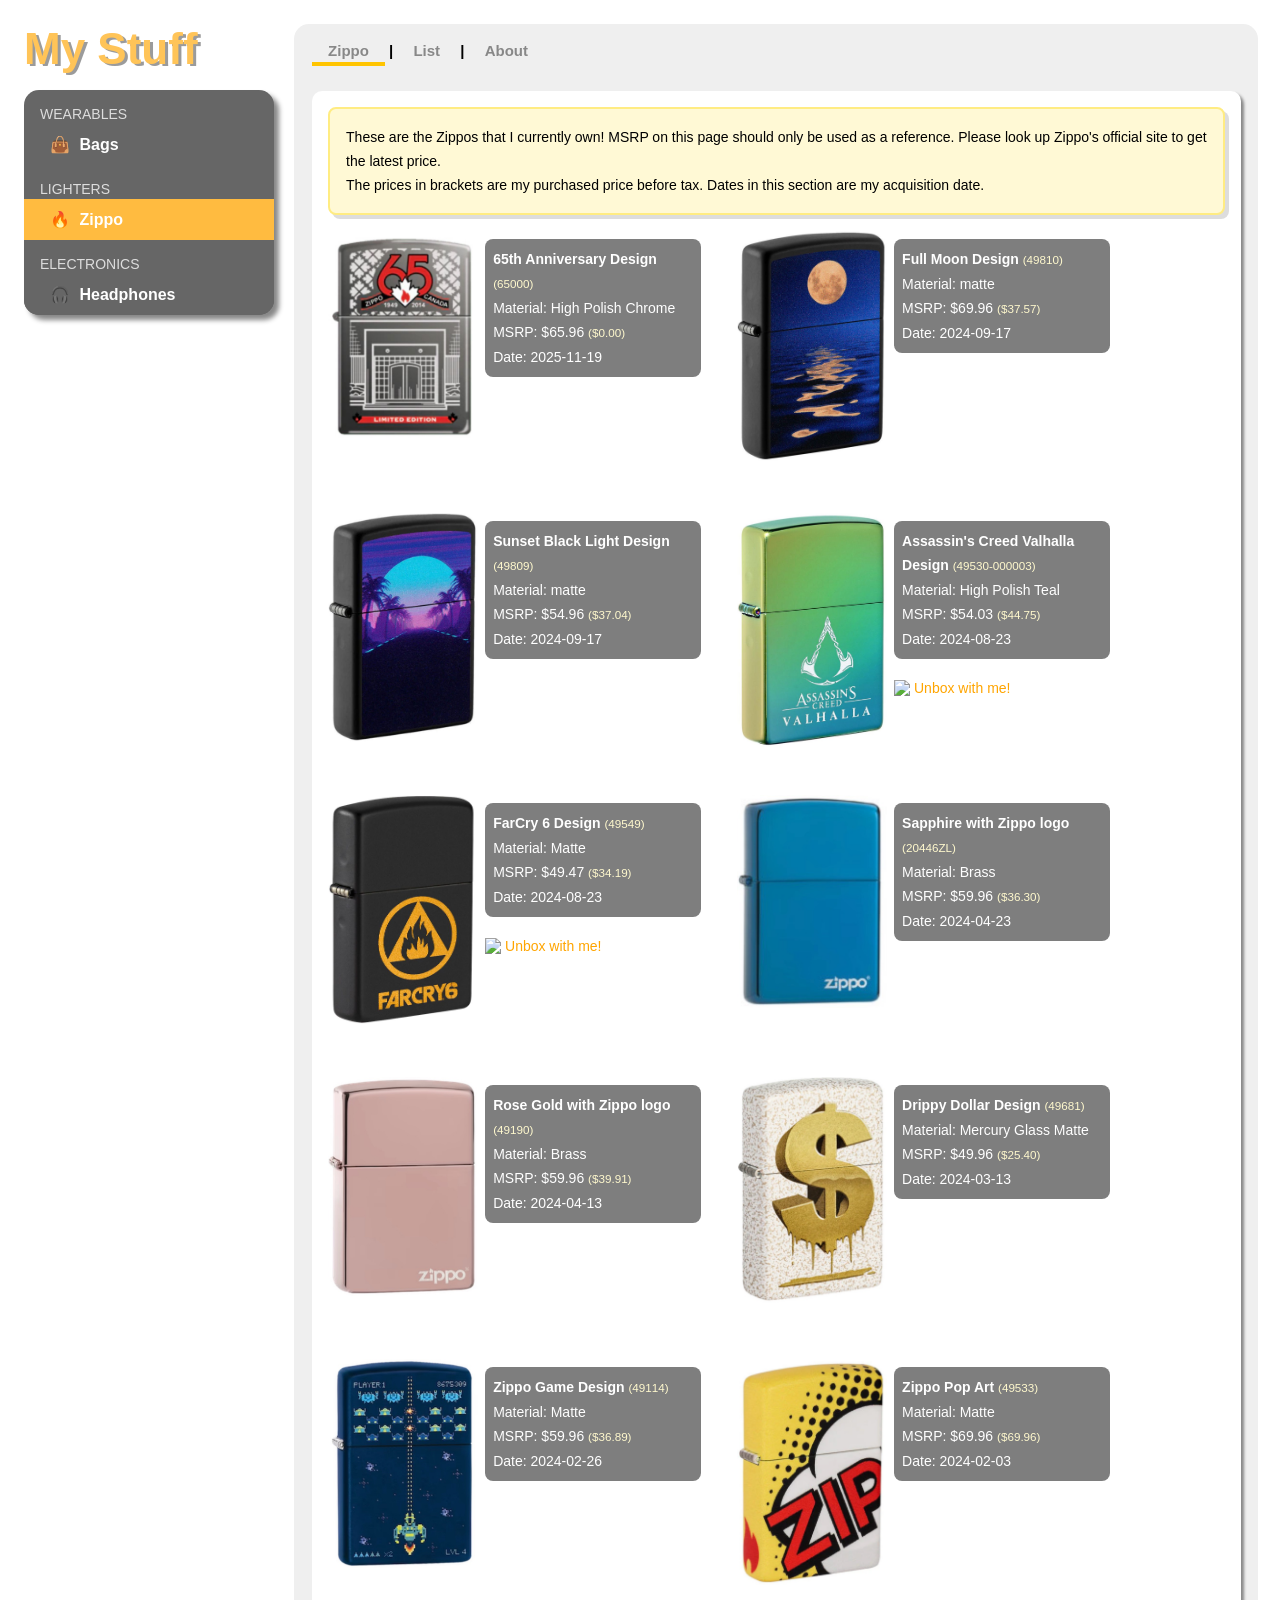
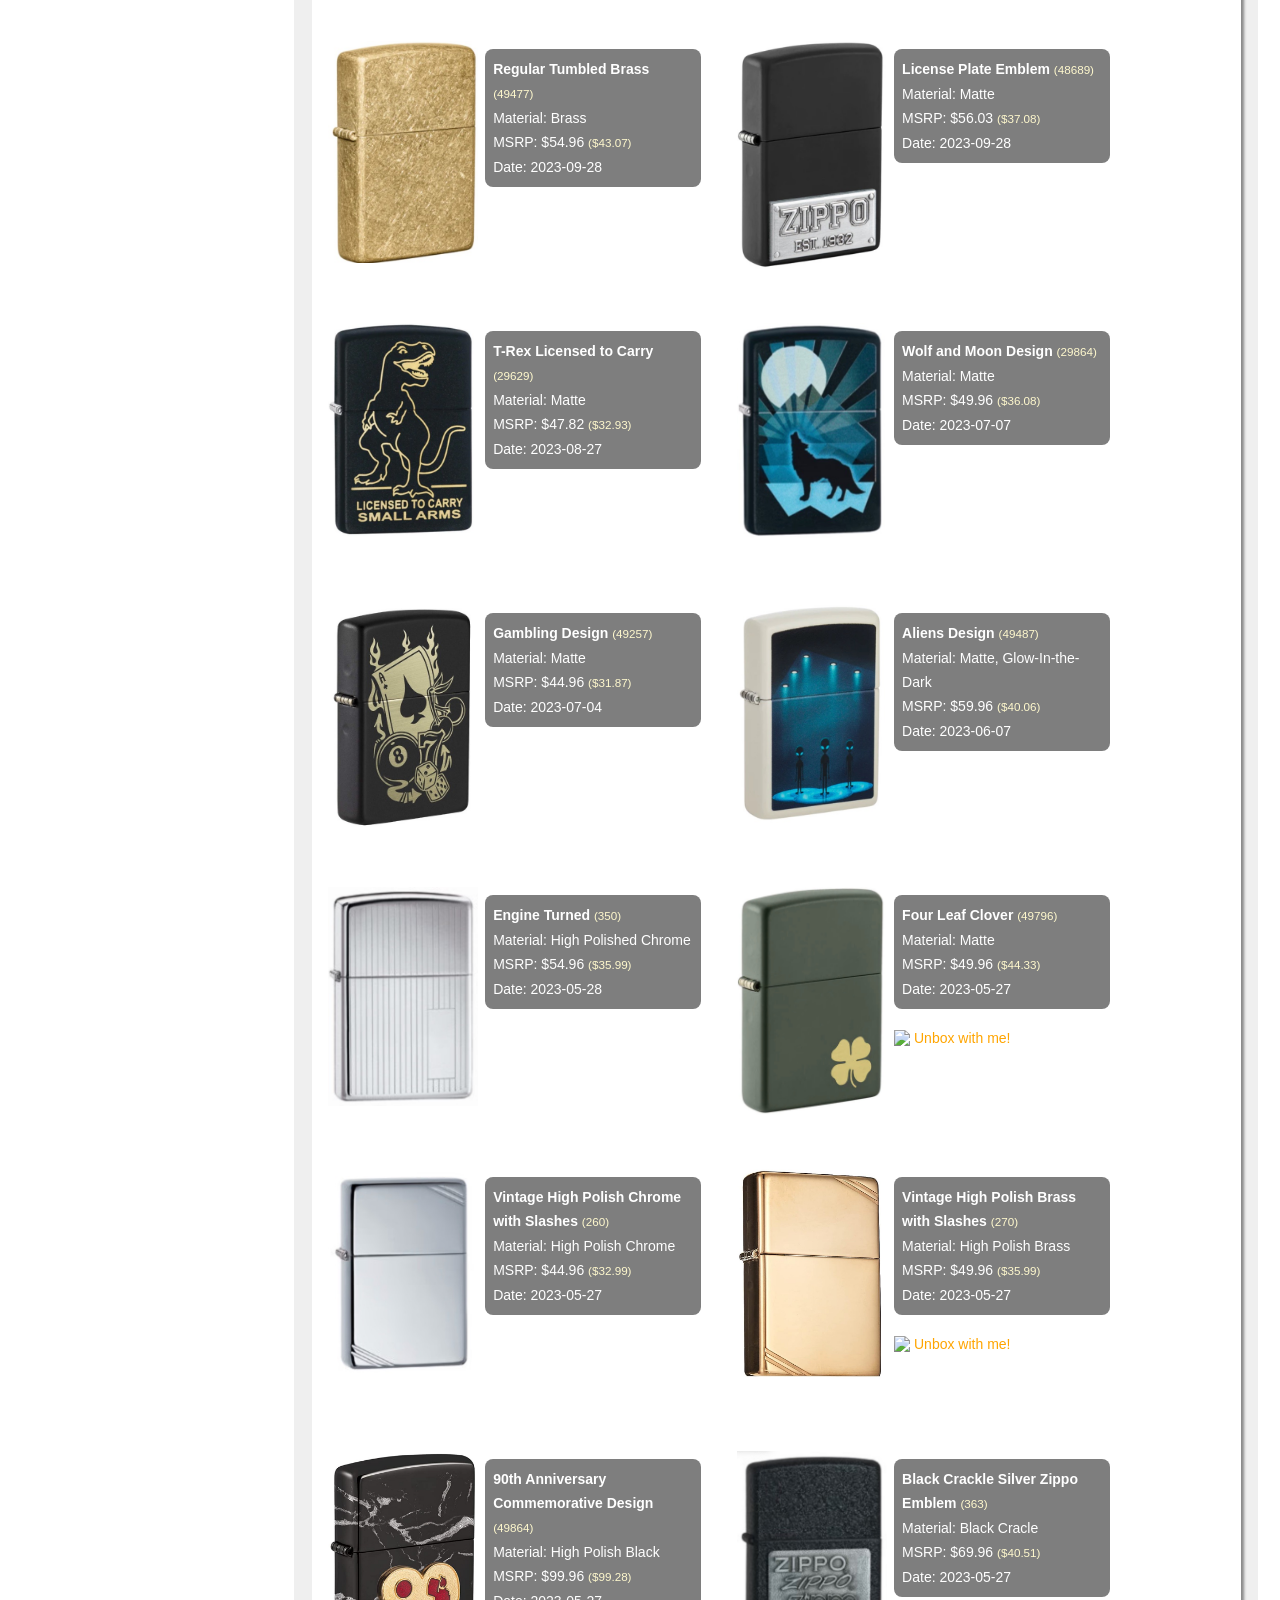
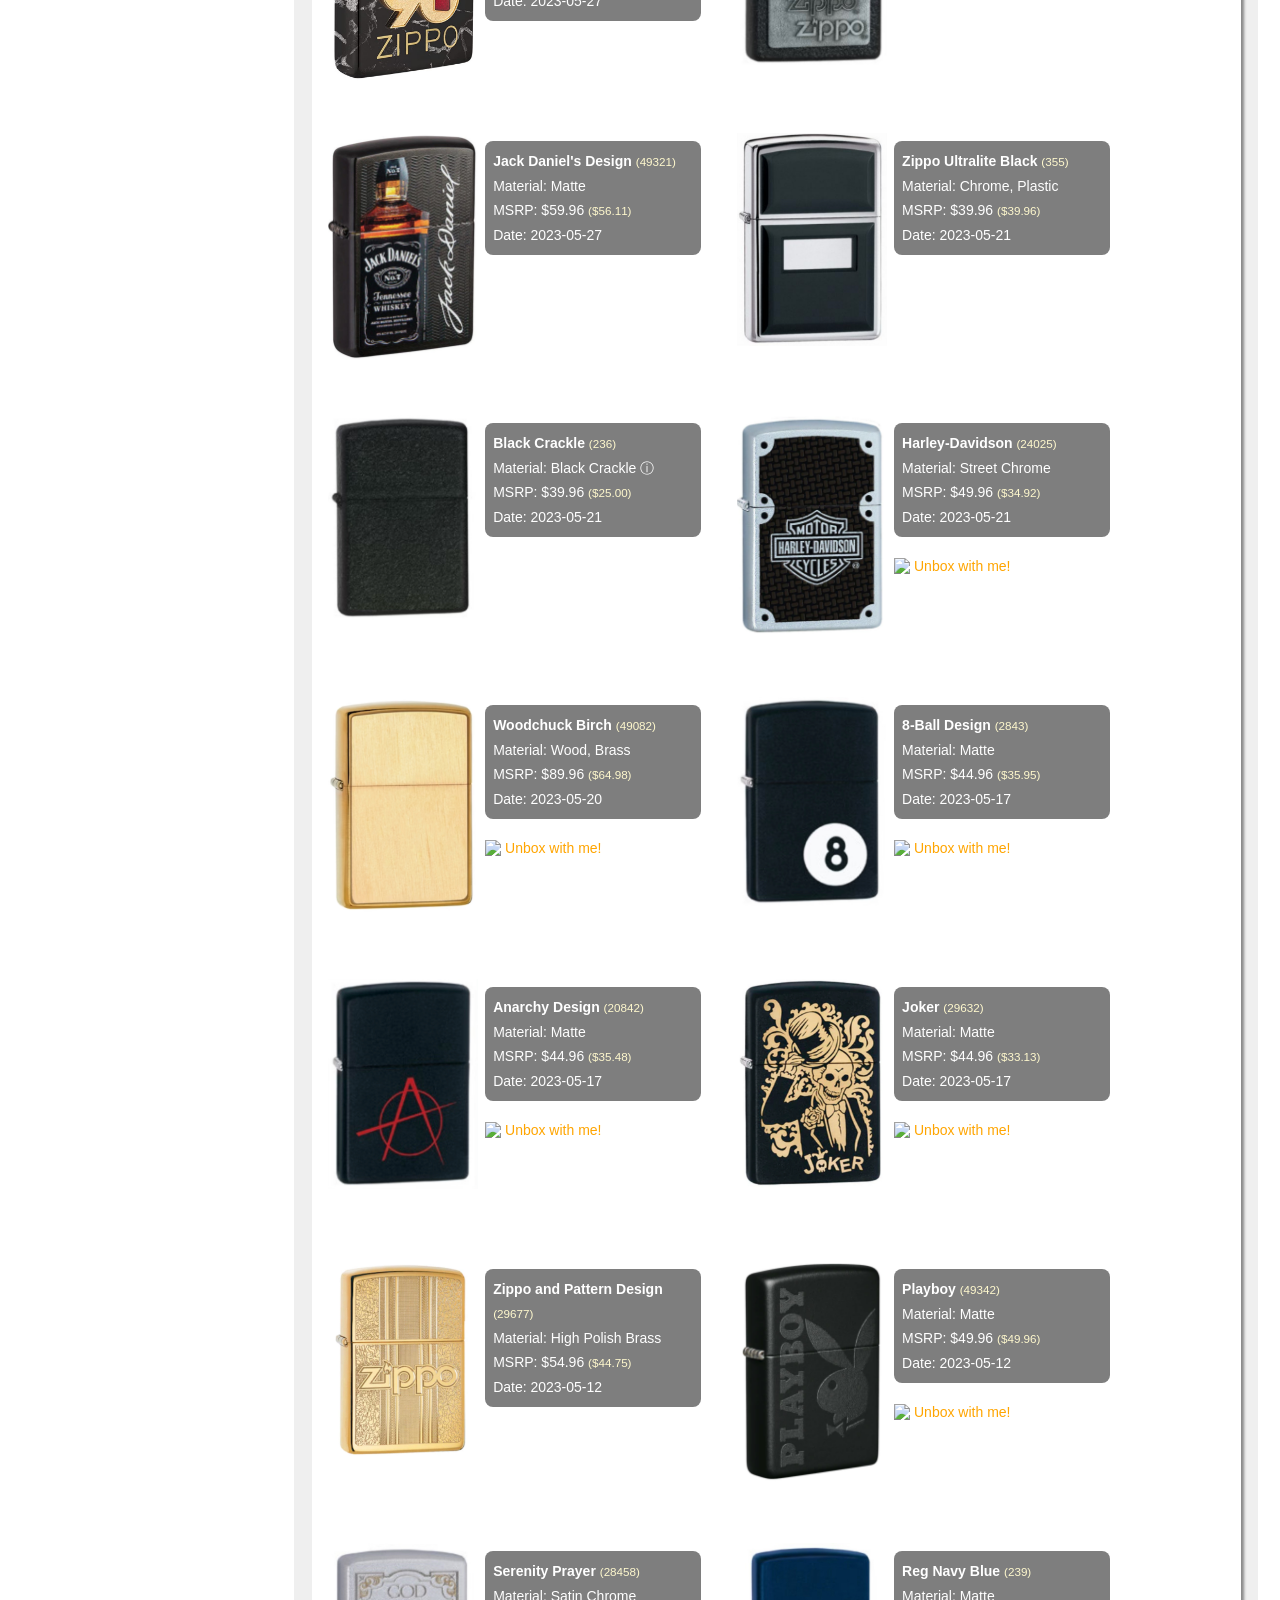
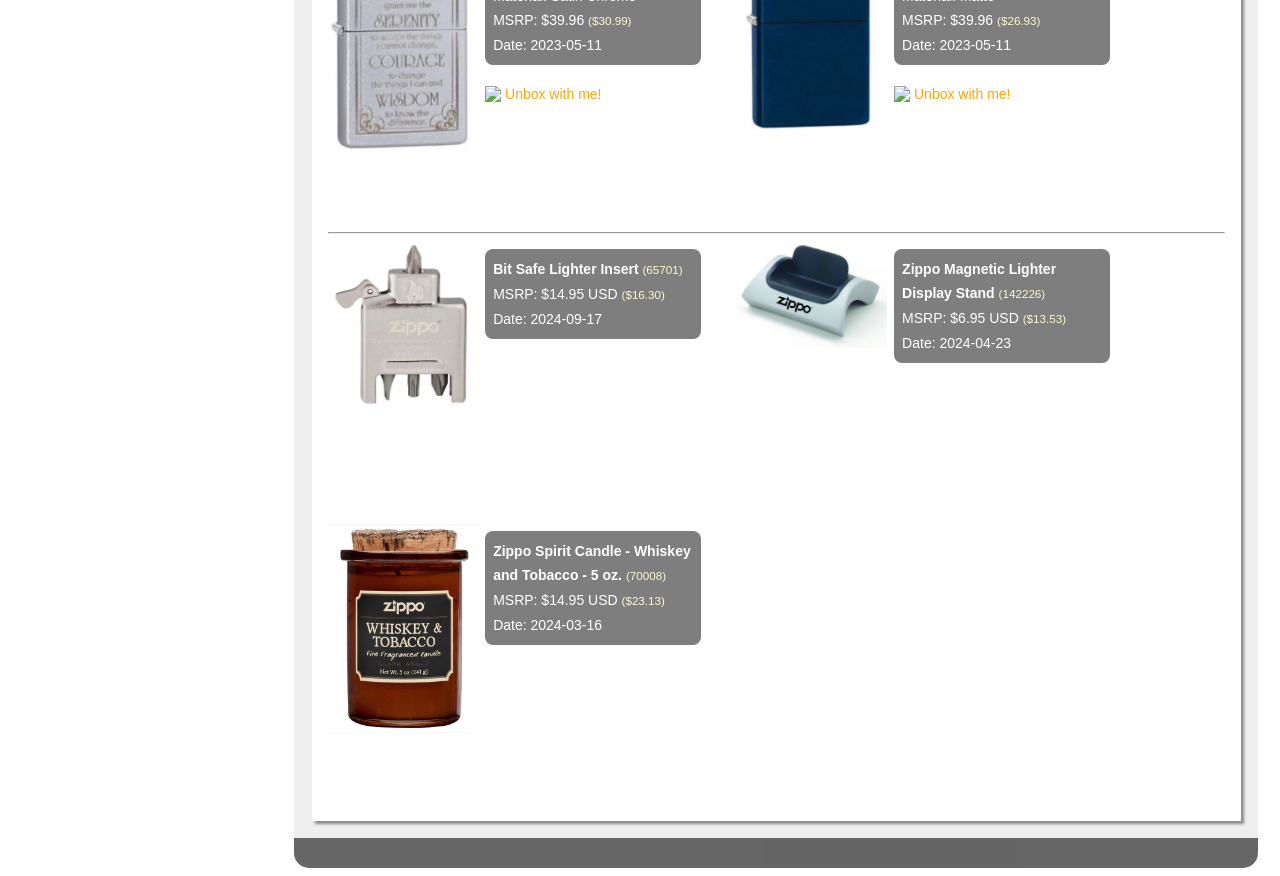
==== html/zippo/index.html @ 339ed5f6 "add pages" ====
<!DOCTYPE html>
<html lang="en">
<head>
    <meta charset="UTF-8">
    <meta name="viewport" content="width=device-width, initial-scale=1.0">
	<meta http-equiv="X-UA-Compatible" content="ie=edge">
	<link rel="icon" type="image/png" href="../../img/icon.jpg"/>
    <title>Zippo</title>
    <link rel="stylesheet" href="../../css/animation.css">
    <link rel="stylesheet" href="../../css/style.css">
    <link rel="stylesheet" href="../../css/font-color.css">
    <link rel="stylesheet" href="../../css/box.css">
    <link rel="stylesheet" href="../../css/nav.css">
    <link rel="stylesheet" href="../../css/desktop-nav.css">
    <link rel="stylesheet" href="../../css/zippo.css">
	<script src="../../lib/jquery-3.5.1.min.js"></script>
	<script src="../../js/script.js"></script>
</head>
<body>
	<header><!-- jQuery generated --></header>

	<section id="mainContent">
        <div id="main">
			<div class="submenu">
				<span>Zippo</span> |
				<a href="list">List</a> |
				<a href="about">About</a> 
			</div>
	
	
			<section class="box">
                <div class="box-content">
                    <div class="well well-info">
                        These are the Zippos that I currently own! 

                        MSRP on this page should only be used as a reference. 
                        Please look up Zippo's official site to get the latest price. 
                        <br>
                        The prices in brackets are my purchased price before tax. 
                        Dates in this section are my acquisition date.
                    </div>
                    <div id="list"></div>
                    <hr>
                    <div id="nonlighters"></div>
                </div>
            </section>

		</div>
	
		<footer><!-- jQuery generated --></footer>
	</section>

	
</body>
</html>

<script>
(function () {

    $.getJSON('../../data/zippo/zippos.json', function (zippos) {
        zippos = zippos.filter(z => z.name && z.purchasedPrice);

        let html = '';
        zippos.map(zippo => { 
            html += getZippoHtml(zippo);
        });

        $('#list').append(html);
    });

    $.getJSON('../../data/zippo/others.json', function (zippoItems) {
        let html = '';
        zippoItems.map(zippo => { 
            html += getZippoHtml(zippo);
        });
        $('#nonlighters').append(html);
    });


    function getYouTubeLink(youtubeId) { 
        return `
            <span class="center" style="display: inline-block; ">
                <a href="https://youtu.be/${youtubeId}" target="_blank"> 
                    <img class="logo verticalMiddle" src="../../data/logo/play.png"  width="30"/>
                    <span class="verticalMiddle">Unbox with me!</span>
                </a>
            </span>
            <br>
        `;
    }

    function getZippoHtml(zippo) { 

        const youtubeLink = zippo.youtubeId ? getYouTubeLink(zippo.youtubeId) : ``;
        const amazonLink = zippo.amazon ? getAmazonLink("", zippo.amazon) : '';

        const materialHtml = zippo.material
            ? `<span>Material: ${zippo.material}</span><br>`
            : '';

        html = `
            <span class="zippo">
                <span class="imageblock">
                    <image src="../../data/zippo/${zippo.code}.jpeg" width="150"/>
                    <!--<div class="center">
                        ${amazonLink}
                    </div>-->
                </span> 
                <span class="description"> 
                    <span class="infoblock">
                        <span>
                            <strong>${zippo.name}</strong>
                            <span class="modelno">(${zippo.code})</span>
                        </span>
                        <br>
                        ${materialHtml}
                        <span>
                            <span>MSRP: $${zippo.listPrice}</span>
                            <span class="modelno">(${readablePrice(zippo.purchasedPrice)})</span>
                        </span>
                        <br>
                        <span>
                            <span>Date: ${zippo.acquisition_date}</span>
                        </span>
                        
                        <br>
                        <span>
                        </span>
                    </span>
                    ${youtubeLink}
                    <span class="center" style="display: inline-block; margin-top: .5rem; ">
                        ${amazonLink}
                    </span>
                </span>  
            </span>`;
        return html;
    }


})();
</script>
---- css/animation.css ----
@keyframes fadeIn {
    0% {
      opacity: 0;
    }
    100% {
      visibility: visible;
      opacity: 1;
    }
}
@keyframes fadeOut {
  0% {
    opacity: 1;
  }
  100% {
    visibility: hidden;
    display: none;
    opacity: 0;
  }
}





@keyframes changeColor {
  0%   {color: black;}
  10%   {color: red;}
  50%  {color: gold;}
  80%  {color: blue;}
  100% {color: green;}
}

@keyframes move {
  0%   {margin-left:0px; margin-top:0px;}
  25%  {margin-left:50%; top:0px;}
  75%  {margin-left:0px; top:200px;}
  50%  {margin-left:-50%; top:0;}
}

@keyframes spin {
  from {
      transform:rotate(0deg);
  }
  to {
      transform:rotate(360deg);
  }
}
---- css/style.css ----
html { 
    font-size: 16px;

}
body { 
    /* font-family: Candara, Arial, Sans-Serif; */
    max-width: 1080px;
	font-family: Verdana, Geneva, Tahoma, sans-serif !important;
}

header h1 {
    color: orange;
    opacity: 0.65;
    font-weight: bold;
    text-shadow: 3px 2px #666;
    font-size: 44px;
    margin: 1rem 0;
}


footer {
    text-align: center;
    background-color: black;
    padding: .5rem;
    border-radius: 0 0 15px 15px;
    opacity: 0.6;
    color: white;
    font-size: 12px;
}

div#main {
    background-color: #efefef;
    border-radius: 15px 15px 0 0;
    
    
    margin-top: 1rem;
    padding: .1rem;
    
    margin-bottom: 0;
    
    display: block;

}


.active-content { 
    display: block;
}


h1 { 
    font-weight: bold; 
}

a { 
    text-decoration: none;
    color: orange;
}


#filter { 
    margin: 1rem;
}

#filter input { 
    width: calc(100% - 1rem);
    font-size: 1rem;
    padding: .5rem;
    border-radius: 4px;
    border: 1px solid #aaa;
    box-shadow: 2px 2px 2px #aaa;
}

#filter input :focus {
    border: 1px solid gold;
}


a.button { 
    background: orange;
    padding: 1px 3px;
    border-radius: 2px;
    font-weight: bold;
    color: white;
    cursor: pointer;
}

a.button.disabled { 
    background: grey;
    padding: 1px 3px;
    opacity: 5;
    font-weight: bold;
    color: white;
    cursor:text;
}


.hide { 
    display: none;
}

.mobile { 
    display: none;
}

ul#quotes, 
ul#notes {
    margin: 0;
    padding: 0 1rem; 
}


ul>li{ 
    list-style-type: square;
    padding: .2rem 0;
}



table td, table th { 
    vertical-align: top; 
    text-align: left;
    border: 1px solid #eee;
}

table {
    border: 1px solid #eee;
}



section#yearSelection { 
    text-align: center;
}

section#yearSelection select { 
    text-align: center;
    padding: 0rem;
    margin-bottom: 1rem;
    width: 100%;    
    
    color: orange;
    font-family: "Apple Chancery", sans-serif;
    font-size: 24px;
    font-weight: bold;
    
    border-color: gold;
    border-radius: 8px;
    
}

.keyword-project { 
    color: orange;
}
.keyword-skill { 
    color: rgb(74 103 251);
}



.right { 
	float: right;
}



.no-margin-bottom { 
    padding-bottom: 0;
    margin-bottom: 0;
}

.well { 
    border: solid 2px black; 
    border-radius: 8px; 
    box-shadow: 4px 4px #ddd;
    padding: 1rem;
    background: #eee;
    font-size: 14px;
}

.well-info { 
    background: rgb(255, 249, 213);
    border-color: rgb(255, 236, 130); 
    margin: 1rem;
}

.well-error { 
    background: rgb(255, 236, 230);
    border-color: rgb(255, 157, 157); 
    margin: 1rem;
    margin-top: 0;
}

.well-greyscale { 
    background: white;
    border-color: #ccc; 
    margin: 1rem;
    margin-top: 0;
}


#dream-notice { 
  display: inline-block;
  animation: 500ms fadeIn;
  animation-delay: 0;
  animation-fill-mode: forwards;
  visibility: hidden;
}


.no-margin { 
    margin: 0;    
}

.answer-blue { 
    color: rgb(74 103 251);
}

.code {
    font-family: Monaco, monospace;
    word-break: normal;
}
pre {
    overflow: auto;
    font-family: 'Monaco', monospace;
  }

.bold { 
    font-weight: bold;
}


@media (max-width: 600px) { 
    .desktop { 
        display: none;
    }

    .mobile { 
        display: inline-block;
    }

    div>ul { 
        margin-top: .5rem;
        margin-left: -1rem;
        line-height: 1.5rem;
    }


}


span.showOnHover { 
    display: none;
}
.triggerHover:hover span.showOnHover { 
    display: inline-block;
    background: #888; 
    color: white;
    padding: .5rem;
    position: absolute;
    border-radius: 4px;
    font-size: smaller;
}
---- css/font-color.css ----
.red { 
    color: rgba(255, 0, 0, 0.599);
}
.blue { 
    color: rgba(0, 0, 255, 0.56);
}
.green { 
    color: rgb(59, 194, 59);
}
.orange { 
    color: orange;
    font-weight: bold;
}

.grey {
    color: grey;
}


.hollow { 
    color: white; 
    text-shadow: -2px 0 gray, 0 2px gray, 2px 0 gray, 0 -2px gray;
}
.minions { 
    color: rgb(255, 242, 0); 
    font-weight: bold;
    text-shadow: -2px 0 rgb(150, 150, 240), 0 2px rgb(142, 142, 255), 2px 0 rgb(116, 116, 235), 0 -2px blue;
}



highlight, .highlight { 
    background: yellow; 
}

.gold { 
	color: rgb(255, 187, 64);
}

.squiggly {
    text-decoration: underline;
    text-decoration-style: wavy;
}

.bg-grey, .bg-grey:hover { 
    background-color: #ddd;
}
---- css/box.css ----
.box  {
    margin: 1rem;
    box-shadow: 3px 3px 3px #888888;
    border-radius: 10px 10px 0 0 ;
    background-color: white;
    line-height: 1.5rem;
}

section.box div.box-exercise { 
    padding: 1rem 2rem; 
    font-size: .9rem;

    animation: 1500ms fadeIn;
    animation-fill-mode: forwards;
    visibility: hidden;
}

section.box h1 { 
    font-size: 1rem;
}


.box h1 {
    background: #ddd;
    border-radius: 10px 10px 0 0 ;
    margin: 0;
    margin-bottom: -.5rem;
    padding: .2rem 1rem;
    font-weight: normal;
    box-shadow: 0px 3px 3px #bbb;
    font-size: 20px;
}

.box-content {
    padding: 1rem;
    font-size: 14px;

    animation: 1000ms fadeIn;
    animation-delay: 0ms;
    animation-fill-mode: forwards;
    visibility: hidden;
}

.box-content h3 { 
    font-size: 14px; 
    font-weight: normal;
    margin-top: 1rem;
    margin-bottom: 0.2rem;
}

.box-content p { 
    line-height: 24px;
}

.box-content p a:hover {
    color: rgb(255, 123, 0);
}

.box > a {
    border-style: solid;
    border-color: #fc5;
    display: inline-block;
    width: 30%;
    max-height: 13rem;
    margin: .5rem;
    vertical-align: top;
    margin-bottom: 1rem;
    margin-left: 5%;
    box-shadow: 3px 3px 3px grey;
    border-radius: 10px;
    background-color: #eee;
}

.box > a:hover {
    border-color: #fa5;
    opacity: .8;
}



@media (max-width: 500px) { 
    section.box div.box-exercise { 
        padding: 1rem;
    }
}
---- css/nav.css ----
nav {
	background-color: rgb(102, 102, 102);
	border-radius: 15px;
	box-shadow: 5px 5px 5px #888888;
    font-family: Candara, Arial, Sans-Serif;

	overflow: auto;
	white-space: nowrap;
}


nav a {
	/* structure */
	display: inline-block;
	padding: 1rem .8rem;
	font-size: 16px;
	font-weight: bold;

	/* color & design */
	color: white;
	text-decoration: none;
	background-color: rgb(102, 102, 102);
	
}

nav span.navSectionHeader-desktop { 
	display: none;
}

nav span.navSectionHeader-mobile { 
	color: #ddd;
	display: inline;
}

nav a.first {
	border-radius: 15px 0px 0px 15px;
}

nav a.current-tab, 
nav a.current-tab:hover {
	background-color: rgb(255, 187, 64);
}

nav a:hover {
	background-color: #888;
	opacity: 1;
}

.submenu { 
	padding-top: 1rem;
	padding-left: 1rem;
	padding-bottom: 1rem;
	font-weight: bold;
	font-size: 15px;
    font-family: Candara, Arial, Sans-Serif;


	overflow: auto hidden;
	white-space: nowrap;
}

.secondary-menu { 
	padding-top: 1rem;
	padding-left: .5rem;
	padding-bottom: .5rem;
	font-weight: bold;
	font-size: 14px;
    font-family: Candara, Arial, Sans-Serif;


	overflow: auto hidden;
	white-space: nowrap;
}

.submenu span, 
.submenu a, 
.secondary-menu span,
.secondary-menu a { 
	padding: 1rem;
	padding-bottom: .2rem; 
}

.submenu span { 
	border-bottom: 4px solid rgb(255, 196, 0);
	color: #888;
}

.secondary-menu span,
.secondary-menu a.current-tab, 
.secondary-menu a.current-tab:hover { 
	/* border-bottom: 2px solid rgb(255, 196, 0); */
	color: #222;
	/* color: white; */
	/* text-shadow: -2px 0 rgb(255, 196, 0), 0 2px rgb(255, 196, 0), 2px 0 rgb(255, 196, 0), 0 -2px rgb(255, 196, 0);  */
}

.submenu a, 
.secondary-menu a  { 
	color: #888;
}
.submenu a:hover, 
.secondary-menu a:hover { 
    color: rgb(255, 196, 0);
}


.month-nav { 
	text-align: center;
	margin-bottom: 1rem;
}

.month-nav #selectedMonthName{ 
	width: 200px;
	display: inline-block;
    font-family: "Apple Chancery", sans-serif;
	font-size: 24px;
}


div.last-updated { 
	margin: 0 1rem -0.5rem 1rem;

	display: block;
	padding-bottom: 0;

	border-bottom: none;
	color: #333;
	font-size: 12px;
    font-family: Candara, Arial, Sans-Serif;
    
}

nav a .nav-icon { 
	display: none;
}


.center { 
	text-align: center;
	float: center;
}


.verticalMiddle { 
	vertical-align: middle;
}






/* Hide scrollbar but keep scrollable */
.submenu, nav {
    -ms-overflow-style: none;  /* Internet Explorer 10+ */
    scrollbar-width: none;  /* Firefox */
}
.submenu::-webkit-scrollbar, nav::-webkit-scrollbar { 
    display: none;  /* Safari and Chrome */
}
---- css/desktop-nav.css ----
@media (min-width: 1200px) { 

	/**** Desktop view test **/
	body { 
		max-width: none;
	}

	header { 
		display: inline-block; 
		width: 250px; 
		margin: 1rem;
		vertical-align: top;
	}

	header h1 { 
		margin-top: 0;
	}



	section#mainContent { 
		display: inline-block; 
		width: calc(100% - 300px);
	}

	section#mainContent div#main { 
		min-height: calc(90vh);
	}

	nav a {
		/* structure */
		display: block;
		padding: .7rem 1rem;
		
		/* color & design */
		color: white;
		text-decoration: none;
		background-color: rgb(102, 102, 102);

	}

	nav a.first {
		border-radius: 15px 15px 0px 0;
	}

	nav a.last { 
		border-radius: 0 0 15px 15px;
	}

	nav a .nav-icon { 
		display: inline-block;
		width: 25px;
        margin-left: 10px;
	}

    nav span.navSectionHeader-desktop { 
        display: block;
        padding-left: 1rem;
        padding-top: 1rem;
        padding-bottom: 0.1rem;
        color: #ddd;
		font-size: 14px;

    }

    nav span.navSectionHeader-mobile { 
        display: none;
    }

	/*************************/
}
---- css/zippo.css ----
table { 
    width: 100%;
}
th { 
    padding: 0.5rem;
}

tr:hover { 
    background-color: #fffbdf;
}

td { 
    padding: .5rem;
}
table td { 
    vertical-align: middle;
}

table img.zoom { 
    width: 50px;
}
th.icon, td.icon { 
    padding-left: 0; 
    padding-right: 0;
    border-right: none;
}

td:nth-child(2) { 
    border-left: none transparent;
    
    padding-left: 0;
    margin-left: 0;
}


img.zoom:hover {
    transform: scale(3); 
}

a.img { 
    margin-top: 0.5rem;
}

ol { 
    margin-left: -1rem;
    line-height: 1.5rem;
}



.modelno { 
    color: darkgray; 
    font-size: smaller;
}

td div.name { 
    line-height: 1.5rem;
}

img.icon { 
    width: auto !important;
    height: 20px;
    margin: 0; 
    padding: 0;

    vertical-align: bottom;
}


/****************************************
    Image View
****************************************/
span.zippo { 
    margin: 0rem;
    margin-right: 2rem;
    margin-bottom: 2rem;
    height: 250px;

    white-space: nowrap;
    display: inline-block;
    vertical-align: top;
}

span.zippo span.imageblock { 
    display: inline-grid;
}

span.zippo span.imageblock img { 
    margin-bottom: .5rem;
}

span.zippo span.description { 
    vertical-align: top;
    margin-top: .5rem;

    margin-right: 1rem;
    margin-left: .2rem;

    display: inline-block;
    line-height: 1.5rem;
    width: 200px;
    white-space: normal;
}

span.zippo span.description span.infoblock { 
    background: rgba(40, 40, 40, 0.596);
    color: white;
    display: inline-block;
    border-radius: 8px;
    padding:  .5rem;
    width: 200px;
    margin-bottom: 1rem;

}

span.zippo span.description span.infoblock:hover { 
    background: rgba(0, 0, 0, 0.782);
    transition: background .5s;
}

span.zippo span.description .modelno{ 
    color: rgb(255, 249, 206);
}

.box .well { 
    margin: 0;
    margin-bottom: 1rem;
    line-height: 1.5rem;
}

@media (max-width: 600px) {
    span.zippo { 
        margin-bottom: 2.5rem;
        height: auto;;
    }

    span.zippo span.imageblock img { 
        width: 100px;
        margin-right: 0;
    }

    span.zippo span.imageblock span { 
        display: inline;
        width: 100px;
        margin-right: 0;
    }

    span.zippo span.description { 
        width: calc(100% - 100px);
        margin-right: 0;
    }
    span.zippo span.description span.infoblock { 
        display: inline-block;
        width: 100%;
    }


    span.zippo span.imageblock span.showOnHover { 
        display: none;
    }
    span.zippo span.imageblock .triggerHover:hover span.showOnHover { 
        display: inline-block;
        background: #888; 
        color: white;
        padding: .5rem;
        position: absolute;
        border-radius: 4px;
        font-size: smaller;
    }
}
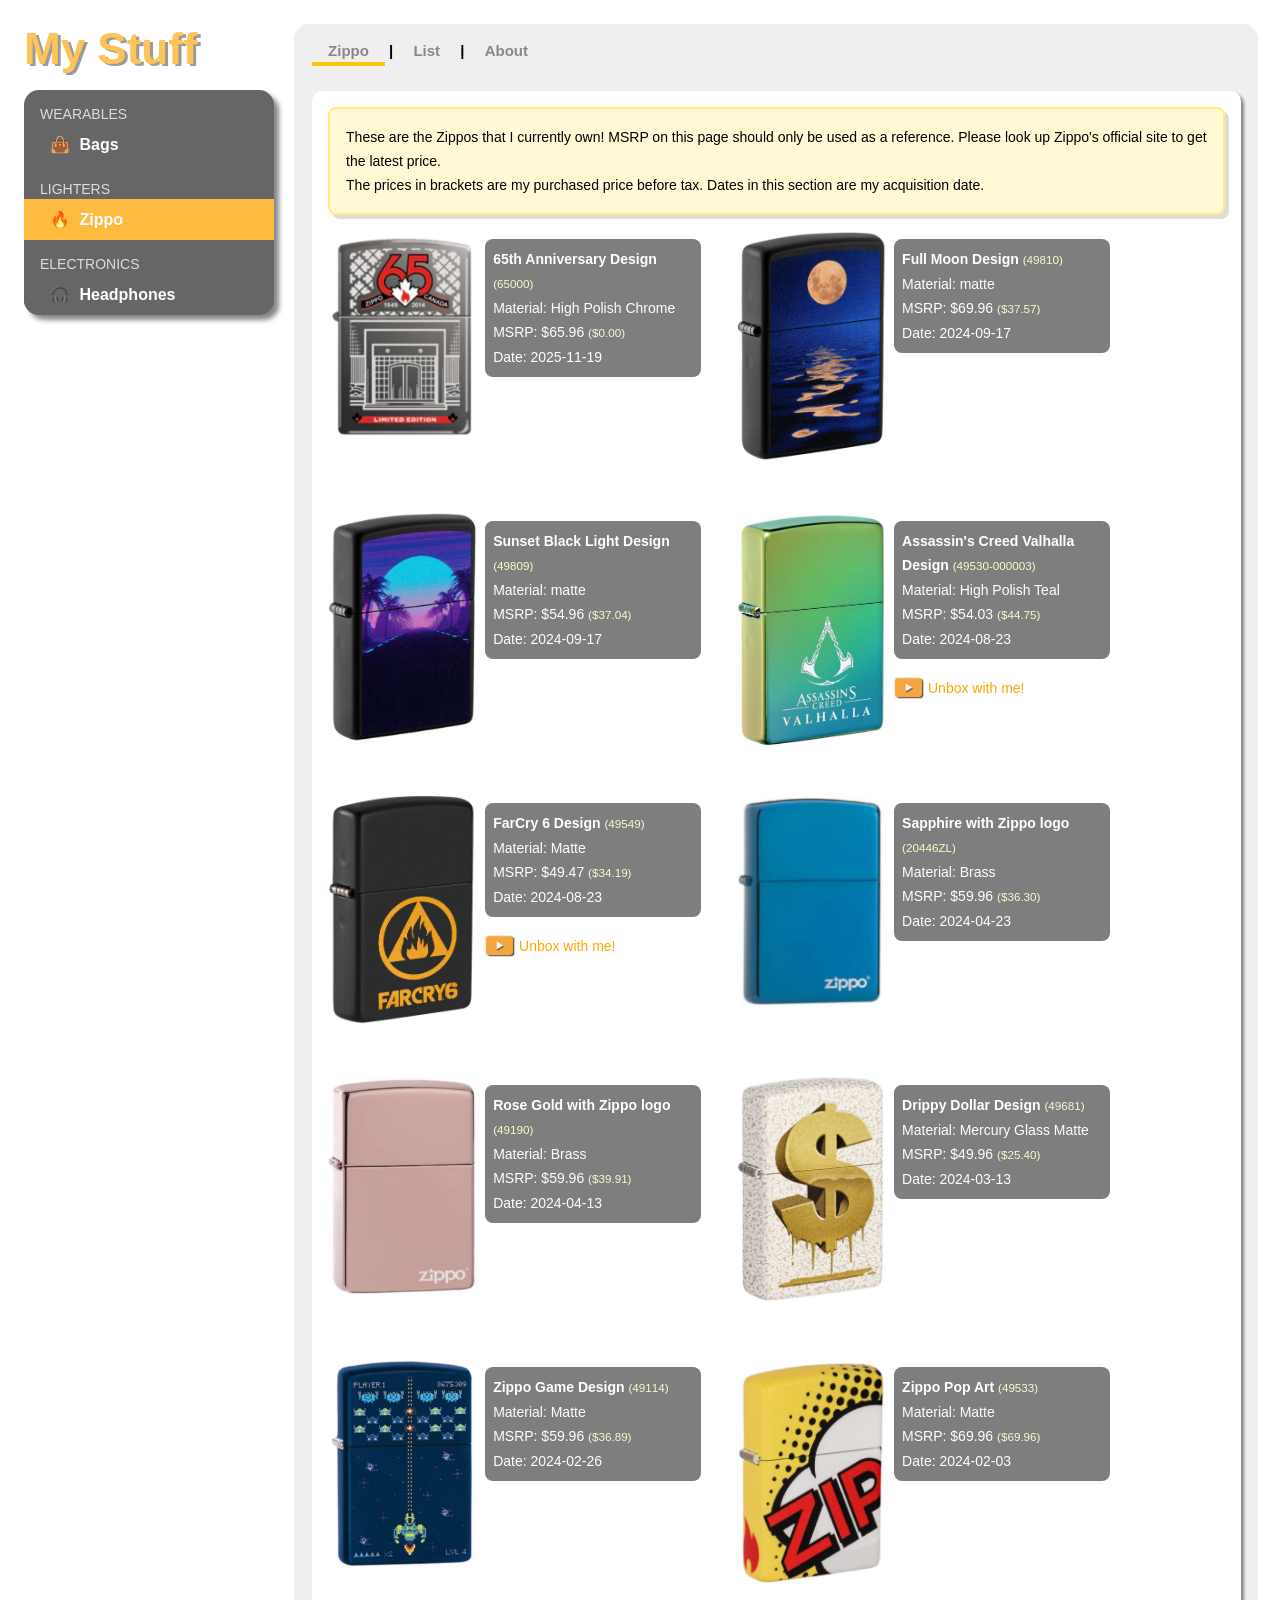
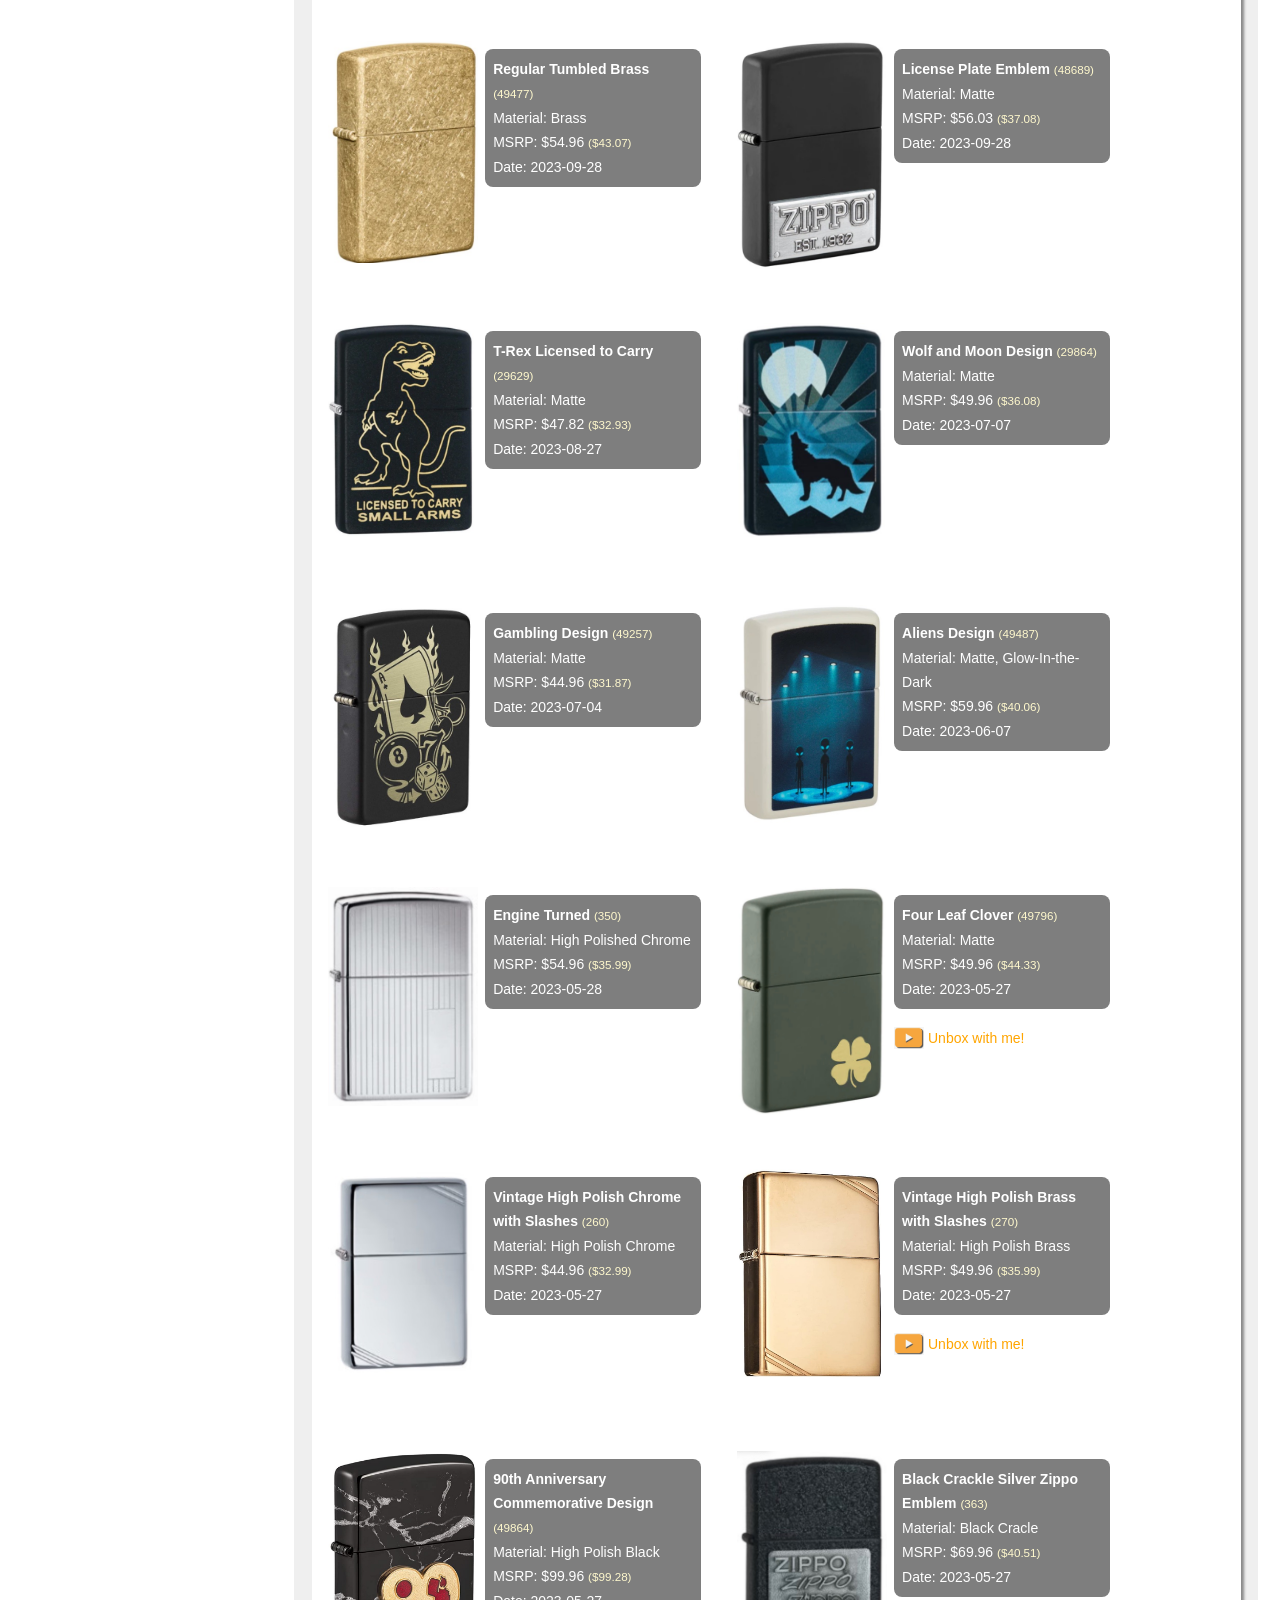
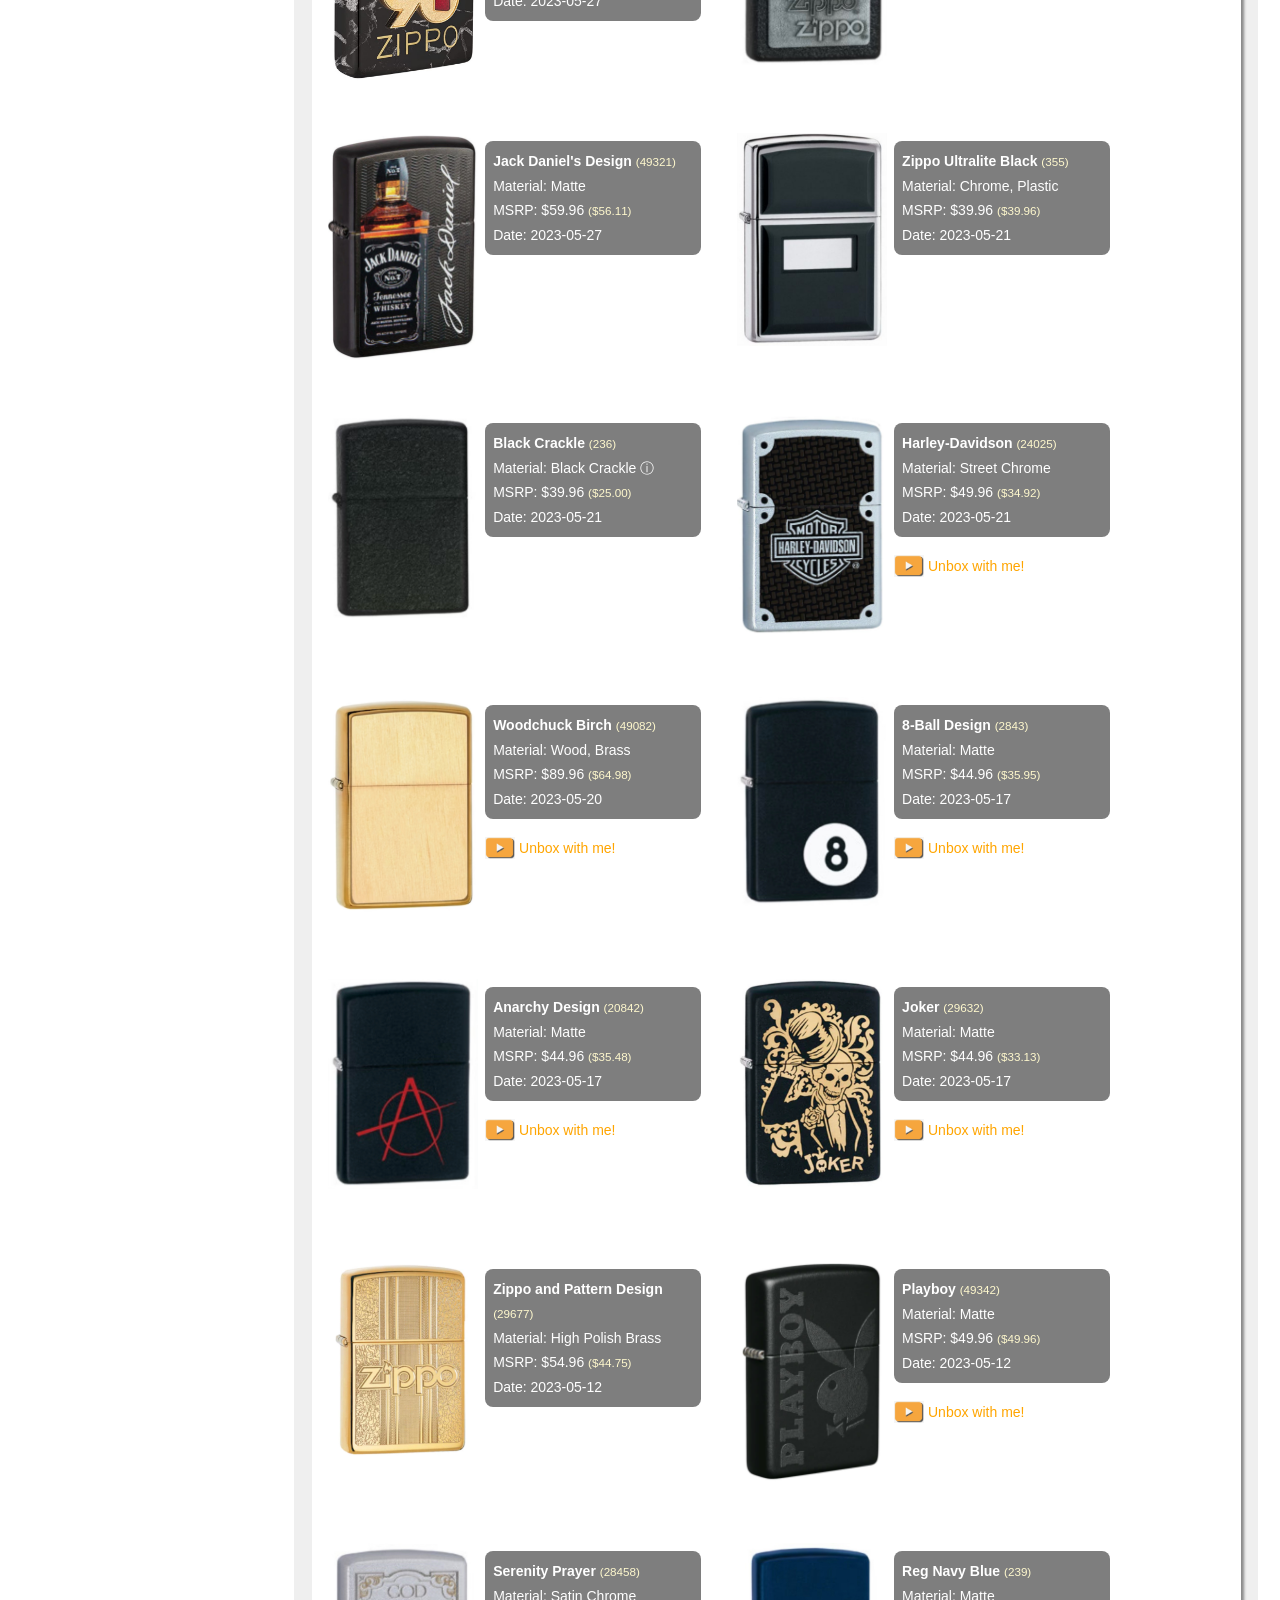
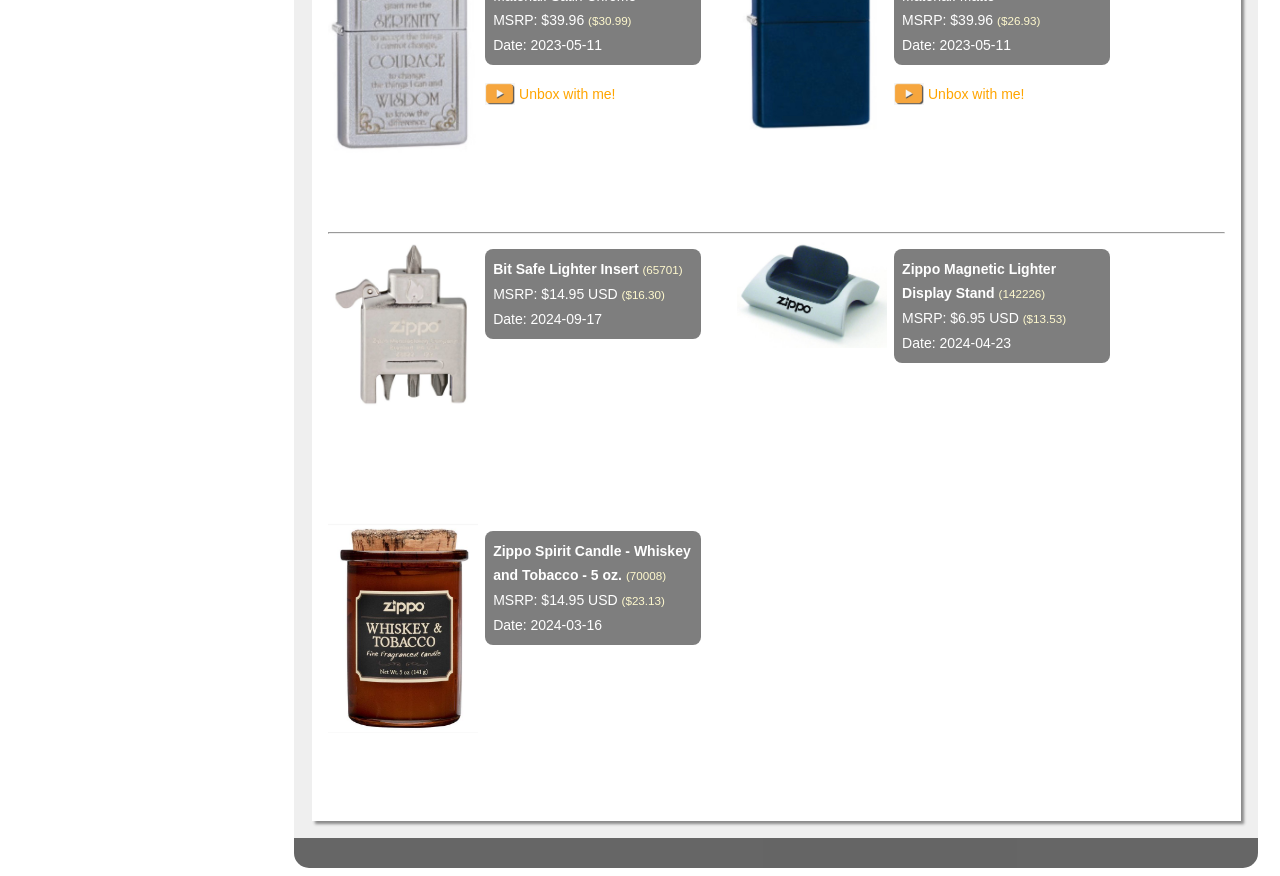
==== commit 551d1492: "update images" ====
--- a/html/zippo/index.html
+++ b/html/zippo/index.html
@@ -81,7 +81,7 @@
         return `
             <span class="center" style="display: inline-block; ">
                 <a href="https://youtu.be/${youtubeId}" target="_blank"> 
-                    <img class="logo verticalMiddle" src="../../data/logo/play.png"  width="30"/>
+                    <img class="logo verticalMiddle" src="../../img/logo/play.jpeg"  width="30"/>
                     <span class="verticalMiddle">Unbox with me!</span>
                 </a>
             </span>
